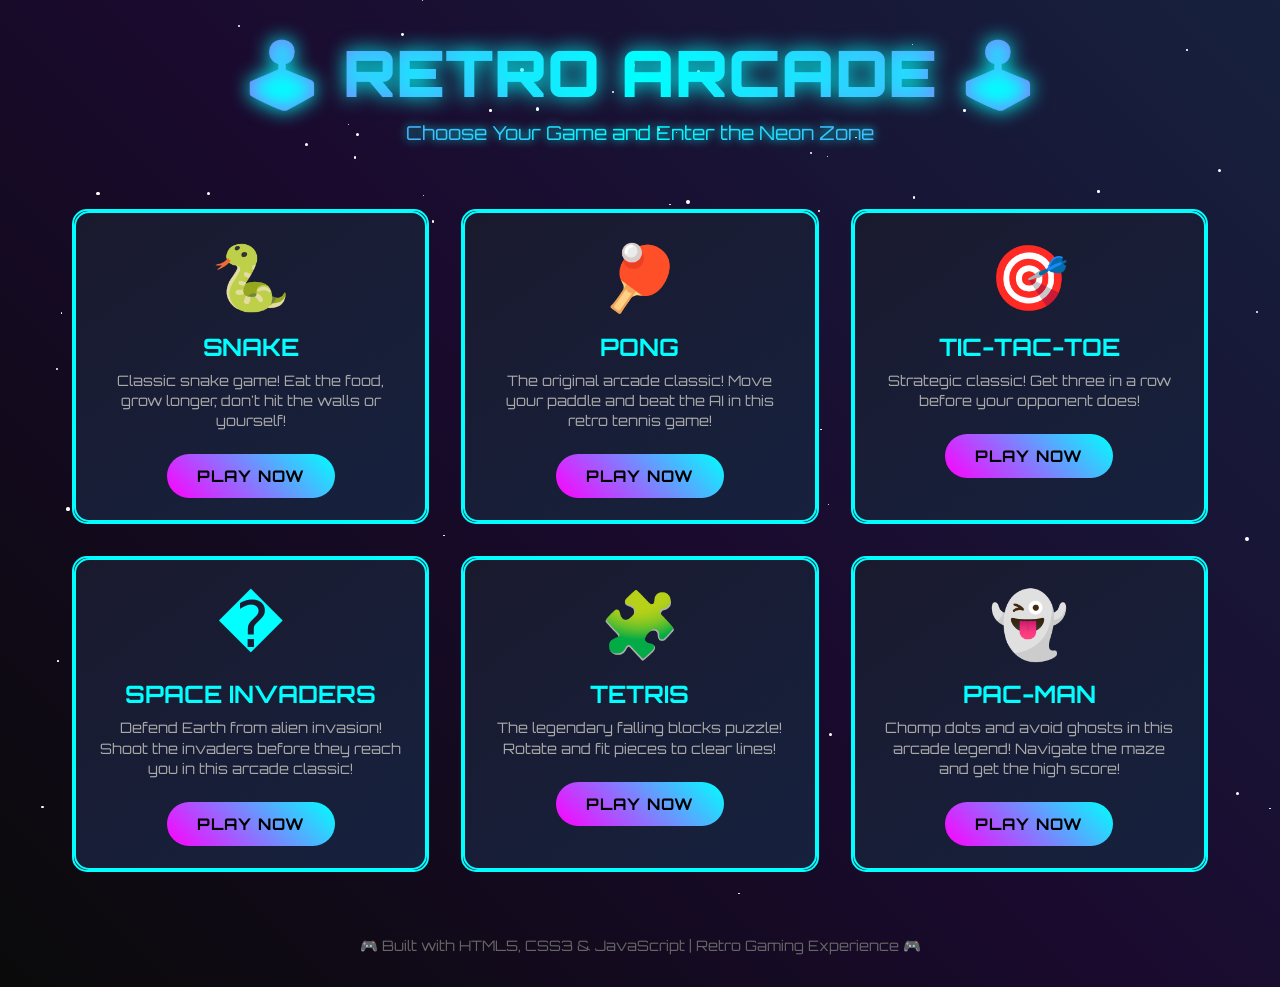
==== index.html @ a7c2f64b "audio integration, snakes revamped, tetris added, space invaders added" ====
<!DOCTYPE html>
<html lang="en">

<head>
    <meta charset="UTF-8">
    <meta name="viewport" content="width=device-width, initial-scale=1.0">
    <title>🕹️ RETRO ARCADE 🕹️</title>
    <style>
        @import url('https://fonts.googleapis.com/css2?family=Orbitron:wght@400;700;900&display=swap');

        * {
            margin: 0;
            padding: 0;
            box-sizing: border-box;
        }

        body {
            background: linear-gradient(45deg, #0a0a0a, #1a0a2e, #16213e);
            font-family: 'Orbitron', monospace;
            color: #00ffff;
            overflow-x: hidden;
            min-height: 100vh;
        }

        .stars {
            position: fixed;
            top: 0;
            left: 0;
            width: 100%;
            height: 100%;
            pointer-events: none;
            z-index: -1;
        }

        .star {
            position: absolute;
            background: #fff;
            border-radius: 50%;
            animation: twinkle 2s infinite;
        }

        @keyframes twinkle {

            0%,
            100% {
                opacity: 0.3;
            }

            50% {
                opacity: 1;
            }
        }

        .header {
            text-align: center;
            padding: 2rem 0;
            background: linear-gradient(90deg, #ff00ff, #00ffff, #ff00ff);
            -webkit-background-clip: text;
            -webkit-text-fill-color: transparent;
            background-clip: text;
            animation: glow 2s ease-in-out infinite alternate;
        }

        .header h1 {
            font-size: 4rem;
            font-weight: 900;
            text-shadow: 0 0 20px #00ffff;
            margin-bottom: 0.5rem;
        }

        .header p {
            font-size: 1.2rem;
            color: #00ffff;
            text-shadow: 0 0 10px #00ffff;
        }

        @keyframes glow {
            from {
                text-shadow: 0 0 20px #00ffff, 0 0 30px #00ffff, 0 0 40px #00ffff;
            }

            to {
                text-shadow: 0 0 30px #ff00ff, 0 0 40px #ff00ff, 0 0 50px #ff00ff;
            }
        }

        .game-grid {
            display: grid;
            grid-template-columns: repeat(auto-fit, minmax(300px, 1fr));
            gap: 2rem;
            padding: 2rem;
            max-width: 1200px;
            margin: 0 auto;
        }

        .game-card {
            background: linear-gradient(145deg, #1a1a2e, #16213e);
            border: 2px solid #00ffff;
            border-radius: 15px;
            padding: 1.5rem;
            text-align: center;
            transition: all 0.3s ease;
            position: relative;
            overflow: hidden;
        }

        .game-card::before {
            content: '';
            position: absolute;
            top: -50%;
            left: -50%;
            width: 200%;
            height: 200%;
            background: linear-gradient(45deg, transparent, rgba(0, 255, 255, 0.1), transparent);
            transform: rotate(45deg);
            transition: all 0.5s;
            opacity: 0;
        }

        .game-card:hover::before {
            animation: shine 0.5s ease-in-out;
        }

        @keyframes shine {
            0% {
                transform: translateX(-100%) translateY(-100%) rotate(45deg);
                opacity: 0;
            }

            50% {
                opacity: 1;
            }

            100% {
                transform: translateX(100%) translateY(100%) rotate(45deg);
                opacity: 0;
            }
        }

        .game-card:hover {
            transform: translateY(-10px) scale(1.05);
            border-color: #ff00ff;
            box-shadow: 0 10px 30px rgba(255, 0, 255, 0.3);
        }

        .game-icon {
            font-size: 4rem;
            margin-bottom: 1rem;
            display: block;
        }

        .game-title {
            font-size: 1.5rem;
            font-weight: 700;
            margin-bottom: 0.5rem;
            color: #00ffff;
        }

        .game-description {
            font-size: 0.9rem;
            color: #aaa;
            margin-bottom: 1.5rem;
            line-height: 1.4;
        }

        .play-button {
            background: linear-gradient(45deg, #ff00ff, #00ffff);
            border: none;
            color: #000;
            padding: 12px 30px;
            font-size: 1rem;
            font-weight: 700;
            border-radius: 25px;
            cursor: pointer;
            transition: all 0.3s ease;
            text-transform: uppercase;
            letter-spacing: 1px;
            font-family: 'Orbitron', monospace;
        }

        .play-button:hover {
            transform: scale(1.1);
            box-shadow: 0 5px 20px rgba(255, 0, 255, 0.5);
        }

        .footer {
            text-align: center;
            padding: 2rem;
            color: #666;
            font-size: 0.9rem;
        }

        .neon-border {
            position: relative;
        }

        .neon-border::after {
            content: '';
            position: absolute;
            top: 0;
            left: 0;
            right: 0;
            bottom: 0;
            border: 2px solid #00ffff;
            border-radius: 15px;
            animation: neon-pulse 2s infinite;
            pointer-events: none;
        }

        @keyframes neon-pulse {

            0%,
            100% {
                box-shadow: 0 0 5px #00ffff, 0 0 10px #00ffff, 0 0 15px #00ffff;
                opacity: 1;
            }

            50% {
                box-shadow: 0 0 10px #ff00ff, 0 0 20px #ff00ff, 0 0 30px #ff00ff;
                opacity: 0.8;
            }
        }

        @media (max-width: 768px) {
            .header h1 {
                font-size: 2.5rem;
            }

            .game-grid {
                grid-template-columns: 1fr;
                padding: 1rem;
            }

            .game-card {
                padding: 1rem;
            }
        }
    </style>
</head>

<body>
    <div class="stars" id="stars"></div>

    <header class="header">
        <h1>🕹️ RETRO ARCADE 🕹️</h1>
        <p>Choose Your Game and Enter the Neon Zone</p>
    </header>

    <main class="game-grid">
        <div class="game-card neon-border">
            <span class="game-icon">🐍</span>
            <h2 class="game-title">SNAKE</h2>
            <p class="game-description">Classic snake game! Eat the food, grow longer, don't hit the walls or yourself!
            </p>
            <button class="play-button" onclick="playGame('snakes.html')">PLAY NOW</button>
        </div>

        <div class="game-card neon-border">
            <span class="game-icon">🏓</span>
            <h2 class="game-title">PONG</h2>
            <p class="game-description">The original arcade classic! Move your paddle and beat the AI in this retro
                tennis game!</p>
            <button class="play-button" onclick="playGame('pong.html')">PLAY NOW</button>
        </div>

        <div class="game-card neon-border">
            <span class="game-icon">🎯</span>
            <h2 class="game-title">TIC-TAC-TOE</h2>
            <p class="game-description">Strategic classic! Get three in a row before your opponent does!</p>
            <button class="play-button" onclick="playGame('ttt.html')">PLAY NOW</button>
        </div>

        <div class="game-card neon-border">
            <span class="game-icon">�</span>
            <h2 class="game-title">SPACE INVADERS</h2>
            <p class="game-description">Defend Earth from alien invasion! Shoot the invaders before they reach you in
                this arcade classic!</p>
            <button class="play-button" onclick="playGame('spaceinvaders.html')">PLAY NOW</button>
        </div>

        <div class="game-card neon-border">
            <span class="game-icon">🧩</span>
            <h2 class="game-title">TETRIS</h2>
            <p class="game-description">The legendary falling blocks puzzle! Rotate and fit pieces to clear lines!</p>
            <button class="play-button" onclick="playGame('tetris.html')">PLAY NOW</button>
        </div>

        <div class="game-card neon-border">
            <span class="game-icon">👻</span>
            <h2 class="game-title">PAC-MAN</h2>
            <p class="game-description">Chomp dots and avoid ghosts in this arcade legend! Navigate the maze and get the
                high score!</p>
            <button class="play-button" onclick="playGame('pacman.html')">PLAY NOW</button>
        </div>
    </main>

    <footer class="footer">
        <p>🎮 Built with HTML5, CSS3 & JavaScript | Retro Gaming Experience 🎮</p>
    </footer>

    <script>
        // Create animated stars background
        function createStars() {
            const starsContainer = document.getElementById('stars');
            const numberOfStars = 100;

            for (let i = 0; i < numberOfStars; i++) {
                const star = document.createElement('div');
                star.className = 'star';
                star.style.left = Math.random() * 100 + '%';
                star.style.top = Math.random() * 100 + '%';
                star.style.width = Math.random() * 3 + 1 + 'px';
                star.style.height = star.style.width;
                star.style.animationDelay = Math.random() * 2 + 's';
                starsContainer.appendChild(star);
            }
        }

        // Play game function
        function playGame(gameFile) {
            // Add click effect
            event.target.style.transform = 'scale(0.95)';
            setTimeout(() => {
                event.target.style.transform = 'scale(1.1)';
            }, 100);

            // Navigate to game
            setTimeout(() => {
                window.location.href = gameFile;
            }, 200);
        }

        // Add keyboard navigation
        document.addEventListener('keydown', (e) => {
            const cards = document.querySelectorAll('.game-card');
            const buttons = document.querySelectorAll('.play-button');

            if (e.key >= '1' && e.key <= '6') {
                const index = parseInt(e.key) - 1;
                if (buttons[index]) {
                    buttons[index].click();
                }
            }
        });

        // Initialize
        createStars();

        // Add some interactive effects
        document.querySelectorAll('.game-card').forEach(card => {
            card.addEventListener('mouseenter', () => {
                card.style.transform = 'translateY(-10px) scale(1.05)';
            });

            card.addEventListener('mouseleave', () => {
                card.style.transform = 'translateY(0) scale(1)';
            });
        });
    </script>
</body>

</html>
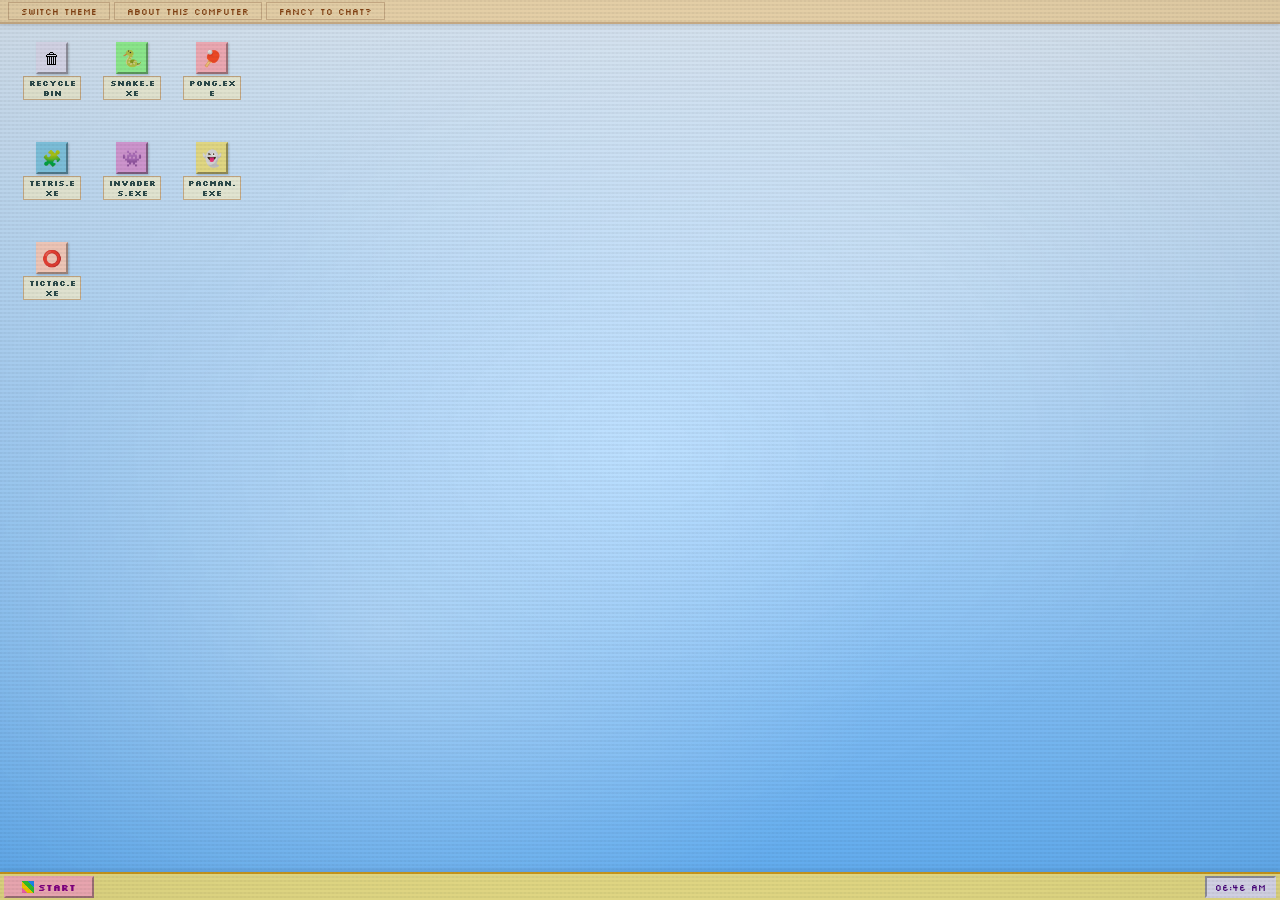
==== commit b0991129: "ui overhaul" ====
--- a/index.html
+++ b/index.html
@@ -4,9 +4,9 @@
 <head>
     <meta charset="UTF-8">
     <meta name="viewport" content="width=device-width, initial-scale=1.0">
-    <title>🕹️ RETRO ARCADE 🕹️</title>
+    <title>Arcadeium - Retro Desktop</title>
     <style>
-        @import url('https://fonts.googleapis.com/css2?family=Orbitron:wght@400;700;900&display=swap');
+        @import url('https://fonts.googleapis.com/css2?family=Silkscreen:wght@400;700&family=Press+Start+2P&display=swap');
 
         * {
             margin: 0;
@@ -15,346 +15,417 @@
         }
 
         body {
-            background: linear-gradient(45deg, #0a0a0a, #1a0a2e, #16213e);
-            font-family: 'Orbitron', monospace;
-            color: #00ffff;
-            overflow-x: hidden;
-            min-height: 100vh;
-        }
-
-        .stars {
+            font-family: 'Silkscreen', 'Press Start 2P', monospace;
+            font-size: 11px;
+            background: 
+                linear-gradient(180deg, 
+                    #e6f3ff 0%, 
+                    #cce7ff 20%, 
+                    #b3dbff 40%, 
+                    #99cfff 60%, 
+                    #80c3ff 80%, 
+                    #66b7ff 100%
+                );
+            height: 100vh;
+            overflow: hidden;
+            cursor: default;
+            user-select: none;
+            image-rendering: pixelated;
+            image-rendering: -moz-crisp-edges;
+            image-rendering: crisp-edges;
+        }
+
+        /* CRT Effect Overlay */
+        body::before {
+            content: '';
             position: fixed;
             top: 0;
             left: 0;
             width: 100%;
             height: 100%;
+            background: 
+                repeating-linear-gradient(
+                    0deg,
+                    transparent,
+                    transparent 2px,
+                    rgba(0, 0, 0, 0.03) 2px,
+                    rgba(0, 0, 0, 0.03) 4px
+                ),
+                radial-gradient(ellipse at center, transparent 0%, rgba(0, 0, 0, 0.1) 100%);
             pointer-events: none;
-            z-index: -1;
-        }
-
-        .star {
-            position: absolute;
-            background: #fff;
-            border-radius: 50%;
-            animation: twinkle 2s infinite;
-        }
-
-        @keyframes twinkle {
-
-            0%,
-            100% {
-                opacity: 0.3;
-            }
-
-            50% {
-                opacity: 1;
-            }
-        }
-
-        .header {
-            text-align: center;
-            padding: 2rem 0;
-            background: linear-gradient(90deg, #ff00ff, #00ffff, #ff00ff);
-            -webkit-background-clip: text;
-            -webkit-text-fill-color: transparent;
-            background-clip: text;
-            animation: glow 2s ease-in-out infinite alternate;
-        }
-
-        .header h1 {
-            font-size: 4rem;
-            font-weight: 900;
-            text-shadow: 0 0 20px #00ffff;
-            margin-bottom: 0.5rem;
-        }
-
-        .header p {
-            font-size: 1.2rem;
-            color: #00ffff;
-            text-shadow: 0 0 10px #00ffff;
-        }
-
-        @keyframes glow {
-            from {
-                text-shadow: 0 0 20px #00ffff, 0 0 30px #00ffff, 0 0 40px #00ffff;
-            }
-
-            to {
-                text-shadow: 0 0 30px #ff00ff, 0 0 40px #ff00ff, 0 0 50px #ff00ff;
-            }
-        }
-
-        .game-grid {
-            display: grid;
-            grid-template-columns: repeat(auto-fit, minmax(300px, 1fr));
-            gap: 2rem;
-            padding: 2rem;
-            max-width: 1200px;
-            margin: 0 auto;
-        }
-
-        .game-card {
-            background: linear-gradient(145deg, #1a1a2e, #16213e);
-            border: 2px solid #00ffff;
-            border-radius: 15px;
-            padding: 1.5rem;
-            text-align: center;
-            transition: all 0.3s ease;
+            z-index: 9999;
+        }
+
+        /* Subtle noise texture */
+        body::after {
+            content: '';
+            position: fixed;
+            top: 0;
+            left: 0;
+            width: 100%;
+            height: 100%;
+            opacity: 0.02;
+            background-image: 
+                radial-gradient(circle at 25% 25%, #000 1px, transparent 1px),
+                radial-gradient(circle at 75% 75%, #000 1px, transparent 1px);
+            background-size: 4px 4px;
+            background-position: 0 0, 2px 2px;
+            pointer-events: none;
+            z-index: 9998;
+        }
+
+        .desktop {
             position: relative;
-            overflow: hidden;
-        }
-
-        .game-card::before {
-            content: '';
-            position: absolute;
-            top: -50%;
-            left: -50%;
-            width: 200%;
-            height: 200%;
-            background: linear-gradient(45deg, transparent, rgba(0, 255, 255, 0.1), transparent);
-            transform: rotate(45deg);
-            transition: all 0.5s;
-            opacity: 0;
-        }
-
-        .game-card:hover::before {
-            animation: shine 0.5s ease-in-out;
-        }
-
-        @keyframes shine {
-            0% {
-                transform: translateX(-100%) translateY(-100%) rotate(45deg);
-                opacity: 0;
-            }
-
-            50% {
-                opacity: 1;
-            }
-
-            100% {
-                transform: translateX(100%) translateY(100%) rotate(45deg);
-                opacity: 0;
-            }
-        }
-
-        .game-card:hover {
-            transform: translateY(-10px) scale(1.05);
-            border-color: #ff00ff;
-            box-shadow: 0 10px 30px rgba(255, 0, 255, 0.3);
-        }
-
-        .game-icon {
-            font-size: 4rem;
-            margin-bottom: 1rem;
-            display: block;
-        }
-
-        .game-title {
-            font-size: 1.5rem;
-            font-weight: 700;
-            margin-bottom: 0.5rem;
-            color: #00ffff;
-        }
-
-        .game-description {
-            font-size: 0.9rem;
-            color: #aaa;
-            margin-bottom: 1.5rem;
-            line-height: 1.4;
-        }
-
-        .play-button {
-            background: linear-gradient(45deg, #ff00ff, #00ffff);
-            border: none;
-            color: #000;
-            padding: 12px 30px;
-            font-size: 1rem;
-            font-weight: 700;
-            border-radius: 25px;
-            cursor: pointer;
-            transition: all 0.3s ease;
-            text-transform: uppercase;
-            letter-spacing: 1px;
-            font-family: 'Orbitron', monospace;
-        }
-
-        .play-button:hover {
-            transform: scale(1.1);
-            box-shadow: 0 5px 20px rgba(255, 0, 255, 0.5);
-        }
-
-        .footer {
-            text-align: center;
-            padding: 2rem;
-            color: #666;
-            font-size: 0.9rem;
-        }
-
-        .neon-border {
-            position: relative;
-        }
-
-        .neon-border::after {
-            content: '';
-            position: absolute;
+            width: 100%;
+            height: 100vh;
+            background-image: 
+                radial-gradient(ellipse at 30% 70%, rgba(255, 255, 255, 0.3) 0%, transparent 40%),
+                radial-gradient(ellipse at 70% 30%, rgba(255, 255, 255, 0.2) 0%, transparent 50%),
+                radial-gradient(ellipse at 50% 50%, rgba(255, 255, 255, 0.1) 0%, transparent 60%);
+            filter: blur(0.5px);
+        }
+
+        /* Top Menu Bar */
+        .menu-bar {
+            position: fixed;
             top: 0;
             left: 0;
             right: 0;
+            height: 24px;
+            background: #f5deb3;
+            border-bottom: 2px solid #d2b48c;
+            display: flex;
+            align-items: center;
+            padding: 0 8px;
+            z-index: 1001;
+            box-shadow: 0 2px 4px rgba(0, 0, 0, 0.1);
+        }
+
+        .menu-button {
+            height: 18px;
+            padding: 0 12px;
+            background: #f5deb3;
+            border: 1px solid #d2b48c;
+            font-family: 'Silkscreen', monospace;
+            font-size: 9px;
+            cursor: pointer;
+            display: flex;
+            align-items: center;
+            margin-right: 4px;
+            color: #8b4513;
+        }
+
+        .menu-button:hover {
+            background: #faebd7;
+            border: 1px solid #cd853f;
+        }
+
+        .menu-button:active {
+            background: #deb887;
+        }
+
+        .taskbar {
+            position: fixed;
             bottom: 0;
-            border: 2px solid #00ffff;
-            border-radius: 15px;
-            animation: neon-pulse 2s infinite;
-            pointer-events: none;
-        }
-
-        @keyframes neon-pulse {
-
-            0%,
-            100% {
-                box-shadow: 0 0 5px #00ffff, 0 0 10px #00ffff, 0 0 15px #00ffff;
-                opacity: 1;
+            left: 0;
+            right: 0;
+            height: 28px;
+            background: #f0e68c;
+            border-top: 2px solid #daa520;
+            display: flex;
+            align-items: center;
+            padding: 0 4px;
+            z-index: 1000;
+            box-shadow: 0 -2px 4px rgba(0, 0, 0, 0.1);
+        }
+
+        .start-button {
+            height: 22px;
+            padding: 0 16px;
+            background: #ffb6c1;
+            border: 2px outset #ffb6c1;
+            font-family: 'Silkscreen', monospace;
+            font-size: 9px;
+            font-weight: bold;
+            cursor: pointer;
+            display: flex;
+            align-items: center;
+            gap: 4px;
+            color: #8b008b;
+        }
+
+        .start-button:active {
+            border: 2px inset #ffb6c1;
+        }
+
+        .start-icon {
+            width: 12px;
+            height: 12px;
+            background: 
+                linear-gradient(45deg, 
+                    #ff69b4 0%, #ff69b4 25%, 
+                    #ffd700 25%, #ffd700 50%, 
+                    #32cd32 50%, #32cd32 75%, 
+                    #1e90ff 75%, #1e90ff 100%
+                );
+            image-rendering: pixelated;
+        }
+
+        .clock {
+            margin-left: auto;
+            padding: 0 8px;
+            height: 22px;
+            background: #e6e6fa;
+            border: 2px inset #e6e6fa;
+            display: flex;
+            align-items: center;
+            font-size: 9px;
+            font-family: 'Silkscreen', monospace;
+            color: #4b0082;
+        }
+
+        .desktop-icon {
+            position: absolute;
+            width: 64px;
+            height: 84px;
+            display: flex;
+            flex-direction: column;
+            align-items: center;
+            cursor: pointer;
+            padding: 2px;
+            image-rendering: pixelated;
+        }
+
+        .desktop-icon:hover {
+            background-color: rgba(173, 216, 230, 0.3);
+            border: 1px dotted #4169e1;
+        }
+
+        .desktop-icon.selected {
+            background-color: rgba(173, 216, 230, 0.6);
+            border: 1px dotted #4169e1;
+        }
+
+        .icon-image {
+            width: 32px;
+            height: 32px;
+            margin-bottom: 2px;
+            background: #f5f5dc;
+            border: 2px outset #f5f5dc;
+            display: flex;
+            align-items: center;
+            justify-content: center;
+            font-size: 16px;
+            image-rendering: pixelated;
+            box-shadow: 1px 1px 2px rgba(0, 0, 0, 0.2);
+        }
+
+        .icon-label {
+            background: rgba(245, 245, 220, 0.9);
+            color: #2f4f4f;
+            font-size: 8px;
+            text-align: center;
+            line-height: 10px;
+            word-wrap: break-word;
+            max-width: 58px;
+            padding: 1px 2px;
+            border: 1px solid #d2b48c;
+            font-family: 'Silkscreen', monospace;
+            font-weight: bold;
+        }
+
+        .recycle-bin {
+            top: 40px;
+            left: 20px;
+        }
+
+        .recycle-bin .icon-image {
+            background: #e6e6fa;
+            border: 2px outset #e6e6fa;
+        }
+
+        /* Game Icons Positioning */
+        .snake-icon { top: 40px; left: 100px; }
+        .pong-icon { top: 40px; left: 180px; }
+        .tetris-icon { top: 140px; left: 20px; }
+        .spaceinvaders-icon { top: 140px; left: 100px; }
+        .pacman-icon { top: 140px; left: 180px; }
+        .ttt-icon { top: 240px; left: 20px; }
+
+        /* Game-specific icon colors - muted pastels */
+        .snake-icon .icon-image { 
+            background: #98fb98;
+            border: 2px outset #98fb98;
+        }
+        .pong-icon .icon-image { 
+            background: #ffb6c1;
+            border: 2px outset #ffb6c1;
+        }
+        .tetris-icon .icon-image { 
+            background: #87ceeb;
+            border: 2px outset #87ceeb;
+        }
+        .spaceinvaders-icon .icon-image { 
+            background: #dda0dd;
+            border: 2px outset #dda0dd;
+        }
+        .pacman-icon .icon-image { 
+            background: #f0e68c;
+            border: 2px outset #f0e68c;
+        }
+        .ttt-icon .icon-image { 
+            background: #ffd4c4;
+            border: 2px outset #ffd4c4;
+        }
+
+        @media (max-width: 768px) {
+            .desktop-icon {
+                width: 56px;
+                height: 70px;
             }
-
-            50% {
-                box-shadow: 0 0 10px #ff00ff, 0 0 20px #ff00ff, 0 0 30px #ff00ff;
-                opacity: 0.8;
+            
+            .icon-image {
+                width: 28px;
+                height: 28px;
+                font-size: 16px;
             }
-        }
-
-        @media (max-width: 768px) {
-            .header h1 {
-                font-size: 2.5rem;
-            }
-
-            .game-grid {
-                grid-template-columns: 1fr;
-                padding: 1rem;
-            }
-
-            .game-card {
-                padding: 1rem;
+            
+            .icon-label {
+                font-size: 10px;
+                max-width: 52px;
             }
         }
     </style>
 </head>
 
 <body>
-    <div class="stars" id="stars"></div>
-
-    <header class="header">
-        <h1>🕹️ RETRO ARCADE 🕹️</h1>
-        <p>Choose Your Game and Enter the Neon Zone</p>
-    </header>
-
-    <main class="game-grid">
-        <div class="game-card neon-border">
-            <span class="game-icon">🐍</span>
-            <h2 class="game-title">SNAKE</h2>
-            <p class="game-description">Classic snake game! Eat the food, grow longer, don't hit the walls or yourself!
-            </p>
-            <button class="play-button" onclick="playGame('snakes.html')">PLAY NOW</button>
-        </div>
-
-        <div class="game-card neon-border">
-            <span class="game-icon">🏓</span>
-            <h2 class="game-title">PONG</h2>
-            <p class="game-description">The original arcade classic! Move your paddle and beat the AI in this retro
-                tennis game!</p>
-            <button class="play-button" onclick="playGame('pong.html')">PLAY NOW</button>
-        </div>
-
-        <div class="game-card neon-border">
-            <span class="game-icon">🎯</span>
-            <h2 class="game-title">TIC-TAC-TOE</h2>
-            <p class="game-description">Strategic classic! Get three in a row before your opponent does!</p>
-            <button class="play-button" onclick="playGame('ttt.html')">PLAY NOW</button>
-        </div>
-
-        <div class="game-card neon-border">
-            <span class="game-icon">�</span>
-            <h2 class="game-title">SPACE INVADERS</h2>
-            <p class="game-description">Defend Earth from alien invasion! Shoot the invaders before they reach you in
-                this arcade classic!</p>
-            <button class="play-button" onclick="playGame('spaceinvaders.html')">PLAY NOW</button>
-        </div>
-
-        <div class="game-card neon-border">
-            <span class="game-icon">🧩</span>
-            <h2 class="game-title">TETRIS</h2>
-            <p class="game-description">The legendary falling blocks puzzle! Rotate and fit pieces to clear lines!</p>
-            <button class="play-button" onclick="playGame('tetris.html')">PLAY NOW</button>
-        </div>
-
-        <div class="game-card neon-border">
-            <span class="game-icon">👻</span>
-            <h2 class="game-title">PAC-MAN</h2>
-            <p class="game-description">Chomp dots and avoid ghosts in this arcade legend! Navigate the maze and get the
-                high score!</p>
-            <button class="play-button" onclick="playGame('pacman.html')">PLAY NOW</button>
-        </div>
-    </main>
-
-    <footer class="footer">
-        <p>🎮 Built with HTML5, CSS3 & JavaScript | Retro Gaming Experience 🎮</p>
-    </footer>
+    <!-- Top Menu Bar -->
+    <div class="menu-bar">
+        <div class="menu-button" onclick="switchTheme()">Switch Theme</div>
+        <div class="menu-button" onclick="aboutComputer()">About this Computer</div>
+        <div class="menu-button" onclick="fancyChat()">Fancy to Chat?</div>
+    </div>
+
+    <div class="desktop">
+        <!-- Recycle Bin -->
+        <div class="desktop-icon recycle-bin" onclick="selectIcon(this)">
+            <div class="icon-image">🗑</div>
+            <div class="icon-label">Recycle Bin</div>
+        </div>
+
+        <!-- Game Icons -->
+        <div class="desktop-icon snake-icon" onclick="selectIcon(this)" ondblclick="playGame('snakes.html')">
+            <div class="icon-image">🐍</div>
+            <div class="icon-label">Snake.exe</div>
+        </div>
+
+        <div class="desktop-icon pong-icon" onclick="selectIcon(this)" ondblclick="playGame('pong.html')">
+            <div class="icon-image">🏓</div>
+            <div class="icon-label">Pong.exe</div>
+        </div>
+
+        <div class="desktop-icon tetris-icon" onclick="selectIcon(this)" ondblclick="playGame('tetris.html')">
+            <div class="icon-image">🧩</div>
+            <div class="icon-label">Tetris.exe</div>
+        </div>
+
+        <div class="desktop-icon spaceinvaders-icon" onclick="selectIcon(this)" ondblclick="playGame('spaceinvaders.html')">
+            <div class="icon-image">👾</div>
+            <div class="icon-label">Invaders.exe</div>
+        </div>
+
+        <div class="desktop-icon pacman-icon" onclick="selectIcon(this)" ondblclick="playGame('pacman.html')">
+            <div class="icon-image">👻</div>
+            <div class="icon-label">PacMan.exe</div>
+        </div>
+
+        <div class="desktop-icon ttt-icon" onclick="selectIcon(this)" ondblclick="playGame('ttt.html')">
+            <div class="icon-image">⭕</div>
+            <div class="icon-label">TicTac.exe</div>
+        </div>
+    </div>
+
+    <!-- Taskbar -->
+    <div class="taskbar">
+        <div class="start-button" onclick="showStartMenu()">
+            <div class="start-icon"></div>
+            Start
+        </div>
+        <div class="clock" id="clock">12:00 PM</div>
+    </div>
 
     <script>
-        // Create animated stars background
-        function createStars() {
-            const starsContainer = document.getElementById('stars');
-            const numberOfStars = 100;
-
-            for (let i = 0; i < numberOfStars; i++) {
-                const star = document.createElement('div');
-                star.className = 'star';
-                star.style.left = Math.random() * 100 + '%';
-                star.style.top = Math.random() * 100 + '%';
-                star.style.width = Math.random() * 3 + 1 + 'px';
-                star.style.height = star.style.width;
-                star.style.animationDelay = Math.random() * 2 + 's';
-                starsContainer.appendChild(star);
-            }
+        let selectedIcon = null;
+
+        // Update clock
+        function updateClock() {
+            const now = new Date();
+            const timeString = now.toLocaleTimeString([], {hour: '2-digit', minute:'2-digit'});
+            document.getElementById('clock').textContent = timeString;
+        }
+
+        // Select icon function
+        function selectIcon(icon) {
+            // Remove selection from all icons
+            document.querySelectorAll('.desktop-icon').forEach(i => i.classList.remove('selected'));
+            
+            // Select clicked icon
+            icon.classList.add('selected');
+            selectedIcon = icon;
         }
 
         // Play game function
         function playGame(gameFile) {
-            // Add click effect
-            event.target.style.transform = 'scale(0.95)';
-            setTimeout(() => {
-                event.target.style.transform = 'scale(1.1)';
-            }, 100);
-
-            // Navigate to game
-            setTimeout(() => {
-                window.location.href = gameFile;
-            }, 200);
-        }
-
-        // Add keyboard navigation
+            window.location.href = gameFile;
+        }
+
+        // Menu functions
+        function showStartMenu() {
+            alert('🖥️ Arcadeium OS v2.1\n\nWelcome to your retro gaming desktop!\n\nDouble-click any .exe file to launch.\n\nInstalled Programs:\n• Snake.exe\n• Pong.exe\n• Tetris.exe\n• Invaders.exe\n• PacMan.exe\n• TicTac.exe');
+        }
+
+        function switchTheme() {
+            alert('🎨 Theme Manager\n\nCurrent: Cloudy Sky\n\nAvailable themes:\n• Cloudy Sky (Active)\n• Sunset Dreams\n• Ocean Breeze\n\nFeature coming soon!');
+        }
+
+        function aboutComputer() {
+            alert('💻 About Arcadeium Computer\n\nArcadeium OS v2.1\nRetro Gaming Edition\n\nProcessor: Nostalgia-486\nMemory: 640KB ought to be enough\nGraphics: 16-color VGA\nSound: PC Speaker Beeps\n\nBuilt with love for retro gaming! 🕹️');
+        }
+
+        function fancyChat() {
+            alert('💬 Retro Chat v1.0\n\nWelcome to the information superhighway!\n\n📞 Dial-up connection required\n🌐 Connect to bulletin boards\n💾 Download the latest shareware\n\nFeature coming soon to Arcadeium!');
+        }
+
+        // Desktop click handler
+        document.querySelector('.desktop').addEventListener('click', (e) => {
+            if (e.target.classList.contains('desktop') || e.target.classList.contains('desktop')) {
+                // Clicked on empty desktop space
+                document.querySelectorAll('.desktop-icon').forEach(i => i.classList.remove('selected'));
+                selectedIcon = null;
+            }
+        });
+
+        // Keyboard shortcuts
         document.addEventListener('keydown', (e) => {
-            const cards = document.querySelectorAll('.game-card');
-            const buttons = document.querySelectorAll('.play-button');
-
-            if (e.key >= '1' && e.key <= '6') {
-                const index = parseInt(e.key) - 1;
-                if (buttons[index]) {
-                    buttons[index].click();
+            if (e.key === 'Enter' && selectedIcon) {
+                // Enter key on selected icon
+                const gameFile = selectedIcon.getAttribute('onclick');
+                if (gameFile && gameFile.includes('.html')) {
+                    const match = gameFile.match(/'([^']+\.html)'/);
+                    if (match) {
+                        playGame(match[1]);
+                    }
                 }
             }
         });
 
         // Initialize
-        createStars();
-
-        // Add some interactive effects
-        document.querySelectorAll('.game-card').forEach(card => {
-            card.addEventListener('mouseenter', () => {
-                card.style.transform = 'translateY(-10px) scale(1.05)';
-            });
-
-            card.addEventListener('mouseleave', () => {
-                card.style.transform = 'translateY(0) scale(1)';
-            });
+        updateClock();
+        setInterval(updateClock, 1000);
+
+        // Prevent context menu on desktop
+        document.addEventListener('contextmenu', (e) => {
+            e.preventDefault();
         });
     </script>
 </body>
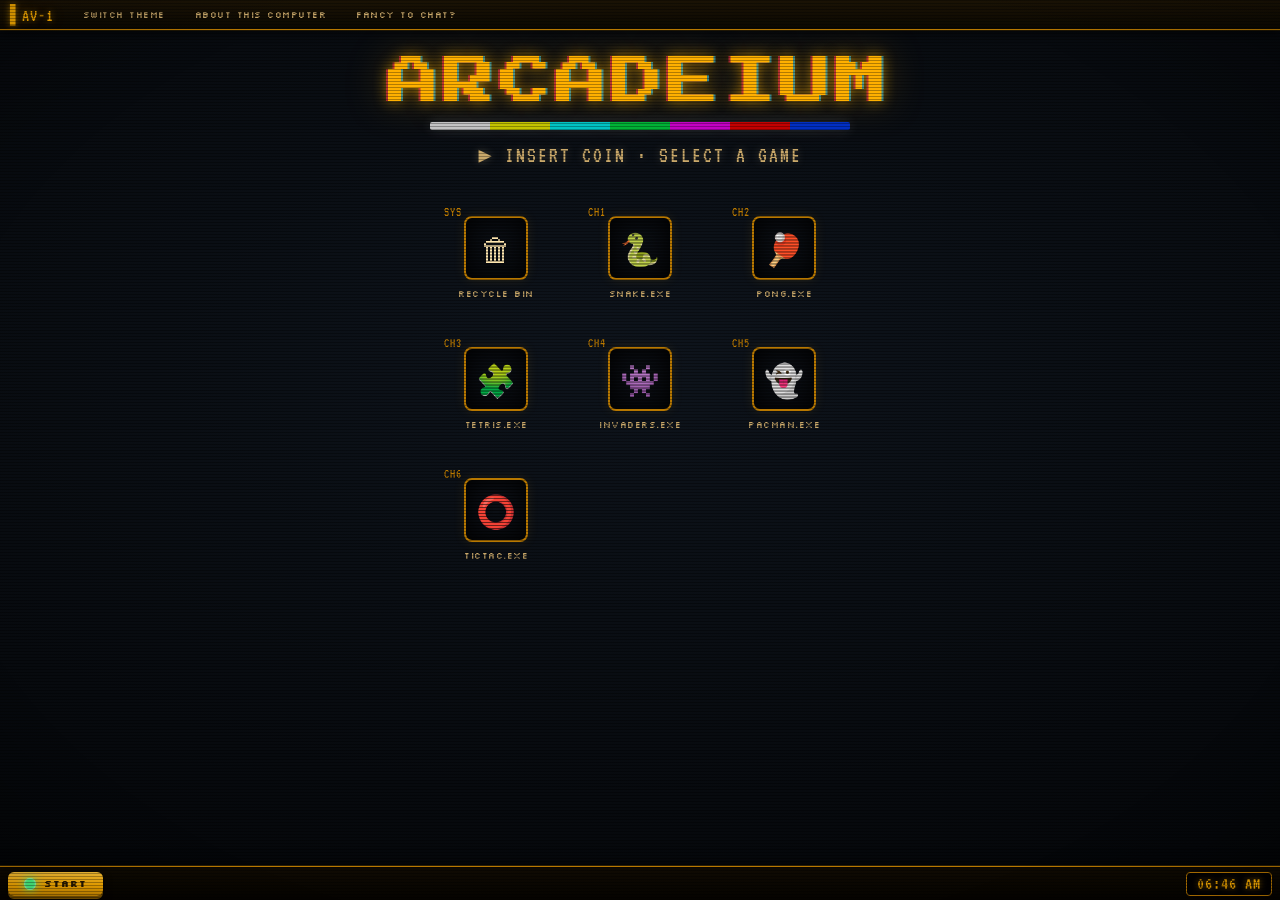
==== commit dbe41357: "Add files via upload" ====
--- a/index.html
+++ b/index.html
@@ -6,7 +6,23 @@
     <meta name="viewport" content="width=device-width, initial-scale=1.0">
     <title>Arcadeium - Retro Desktop</title>
     <style>
-        @import url('https://fonts.googleapis.com/css2?family=Silkscreen:wght@400;700&family=Press+Start+2P&display=swap');
+        @import url('https://fonts.googleapis.com/css2?family=Press+Start+2P&family=Silkscreen:wght@400;700&family=VT323&display=swap');
+
+        :root {
+            --tube:      #07090d;
+            --tube-2:    #0c1016;
+            --amber:     #ffb000;
+            --amber-dim: #b87800;
+            --ink:       #ffe7b0;
+            --ink-dim:   #c9a86a;
+            --green:     #4dff88;
+            --line:      rgba(255, 176, 0, 0.22);
+            --bars: linear-gradient(90deg,
+                #d6d6d6 0 14.28%, #d6d600 14.28% 28.56%, #00d6d6 28.56% 42.84%,
+                #00c33a 42.84% 57.12%, #d600d6 57.12% 71.4%, #d60000 71.4% 85.68%,
+                #0033d6 85.68% 100%);
+            --glow-amber: 0 0 6px rgba(255,176,0,.55), 0 0 18px rgba(255,176,0,.25);
+        }
 
         * {
             margin: 0;
@@ -15,286 +31,459 @@
         }
 
         body {
-            font-family: 'Silkscreen', 'Press Start 2P', monospace;
-            font-size: 11px;
-            background: 
-                linear-gradient(180deg, 
-                    #e6f3ff 0%, 
-                    #cce7ff 20%, 
-                    #b3dbff 40%, 
-                    #99cfff 60%, 
-                    #80c3ff 80%, 
-                    #66b7ff 100%
-                );
+            font-family: 'Silkscreen', monospace;
+            font-size: 12px;
+            color: var(--ink);
             height: 100vh;
             overflow: hidden;
             cursor: default;
             user-select: none;
             image-rendering: pixelated;
-            image-rendering: -moz-crisp-edges;
-            image-rendering: crisp-edges;
-        }
-
-        /* CRT Effect Overlay */
+            background:
+                radial-gradient(ellipse 120% 90% at 50% 40%, #0e141c 0%, #05070a 70%, #000 100%);
+        }
+
+        /* Global CRT glass: scanlines + curvature vignette */
         body::before {
             content: '';
             position: fixed;
-            top: 0;
-            left: 0;
-            width: 100%;
-            height: 100%;
-            background: 
-                repeating-linear-gradient(
-                    0deg,
-                    transparent,
-                    transparent 2px,
-                    rgba(0, 0, 0, 0.03) 2px,
-                    rgba(0, 0, 0, 0.03) 4px
-                ),
-                radial-gradient(ellipse at center, transparent 0%, rgba(0, 0, 0, 0.1) 100%);
+            inset: 0;
             pointer-events: none;
-            z-index: 9999;
-        }
-
-        /* Subtle noise texture */
+            z-index: 9998;
+            background:
+                repeating-linear-gradient(0deg,
+                    transparent 0 2px, rgba(0,0,0,0.30) 2px 3px),
+                radial-gradient(ellipse 100% 100% at 50% 50%,
+                    transparent 55%, rgba(0,0,0,0.6) 100%);
+            background-size: 100% 3px, 100% 100%;
+            animation: crt-flicker 5s steps(60) infinite;
+        }
+
+        /* One-shot power-on sweep */
         body::after {
             content: '';
             position: fixed;
-            top: 0;
-            left: 0;
-            width: 100%;
-            height: 100%;
-            opacity: 0.02;
-            background-image: 
-                radial-gradient(circle at 25% 25%, #000 1px, transparent 1px),
-                radial-gradient(circle at 75% 75%, #000 1px, transparent 1px);
-            background-size: 4px 4px;
-            background-position: 0 0, 2px 2px;
+            inset: 0;
             pointer-events: none;
-            z-index: 9998;
-        }
-
+            z-index: 9999;
+            background: #fff;
+            transform-origin: center;
+            animation: crt-on 1100ms ease-out 1 both;
+        }
+
+        @keyframes crt-on {
+            0%   { opacity: 1; transform: scaleY(0.004) scaleX(1.2); filter: brightness(3); }
+            9%   { opacity: 1; transform: scaleY(0.01)  scaleX(1.1); }
+            16%  { opacity: .9; transform: scaleY(1)    scaleX(1);   filter: brightness(2); }
+            22%  { opacity: .35; }
+            30%  { opacity: .7; }
+            45%  { opacity: .12; }
+            100% { opacity: 0; transform: scaleY(1) scaleX(1); filter: brightness(1); }
+        }
+
+        @keyframes crt-flicker {
+            0%,100% { opacity: 1; }
+            97%     { opacity: 1; }
+            98%     { opacity: .82; }
+            99%     { opacity: .94; }
+        }
+
+        /* ---- Top OSD bar ---- */
+        .menu-bar {
+            position: fixed;
+            top: 0; left: 0; right: 0;
+            height: 30px;
+            background: linear-gradient(180deg, #1b1305 0%, #0b0801 100%);
+            border-bottom: 1px solid var(--amber-dim);
+            box-shadow: 0 1px 0 rgba(255,176,0,.15), 0 3px 10px rgba(0,0,0,.6);
+            display: flex;
+            align-items: center;
+            gap: 4px;
+            padding: 0 10px;
+            z-index: 1001;
+            overflow: hidden;       /* OSD labels never push past the bezel */
+        }
+        .menu-bar::before {
+            content: '▌AV-1';
+            font-family: 'VT323', monospace;
+            font-size: 18px;
+            color: var(--amber);
+            text-shadow: var(--glow-amber);
+            margin-right: 12px;
+            letter-spacing: 1px;
+        }
+
+        .menu-button {
+            height: 20px;
+            padding: 0 12px;
+            background: transparent;
+            border: 1px solid transparent;
+            color: var(--ink-dim);
+            font-family: 'Silkscreen', monospace;
+            font-size: 9px;
+            text-transform: uppercase;
+            letter-spacing: .5px;
+            cursor: pointer;
+            display: flex;
+            align-items: center;
+            transition: color .12s, border-color .12s, text-shadow .12s;
+        }
+        .menu-button:hover {
+            color: var(--amber);
+            border-color: var(--line);
+            text-shadow: var(--glow-amber);
+        }
+        .menu-button:active { color: var(--green); }
+
+        /* ---- The CRT screen ---- */
         .desktop {
             position: relative;
+            height: 100vh;          /* fallback */
+            height: 100dvh;         /* tracks mobile browser chrome */
+            display: flex;
+            flex-direction: column;
+            align-items: center;
+            gap: clamp(8px, 2vh, 16px);
+            padding: clamp(40px, 7vh, 56px) clamp(14px, 4vw, 24px) clamp(48px, 8vh, 64px);
+            overflow: auto;
+        }
+
+        /* Channel grid — sized independently of the full-width marquee */
+        .tile-grid {
+            display: grid;
+            grid-template-columns: repeat(3, minmax(96px, 122px));
+            justify-content: center;
+            gap: clamp(12px, 2vw, 18px) clamp(14px, 2.5vw, 22px);
             width: 100%;
-            height: 100vh;
-            background-image: 
-                radial-gradient(ellipse at 30% 70%, rgba(255, 255, 255, 0.3) 0%, transparent 40%),
-                radial-gradient(ellipse at 70% 30%, rgba(255, 255, 255, 0.2) 0%, transparent 50%),
-                radial-gradient(ellipse at 50% 50%, rgba(255, 255, 255, 0.1) 0%, transparent 60%);
-            filter: blur(0.5px);
-        }
-
-        /* Top Menu Bar */
-        .menu-bar {
+            max-width: 440px;
+        }
+
+        /* ---- Backlit marquee header (signature) ---- */
+        .marquee {
+            width: 100%;
+            max-width: 640px;
+            text-align: center;
+            margin-bottom: clamp(8px, 2vh, 18px);
+        }
+        .marquee-title {
+            font-family: 'Press Start 2P', monospace;
+            font-size: clamp(19px, 6.4vw, 52px);
+            color: var(--amber);
+            letter-spacing: clamp(1px, 0.7vw, 4px);
+            white-space: nowrap;
+            text-shadow:
+                -2px 0 rgba(255,40,80,.55), 2px 0 rgba(60,220,255,.5),
+                0 0 14px rgba(255,176,0,.65), 0 0 40px rgba(255,176,0,.35);
+            animation: marquee-glow 3.6s ease-in-out infinite;
+        }
+        @keyframes marquee-glow {
+            0%,100% { filter: brightness(1); }
+            50%     { filter: brightness(1.18); }
+        }
+        .color-bars {
+            height: 8px;
+            width: min(420px, 80%);
+            margin: 14px auto 12px;
+            background: var(--bars);
+            border-radius: 2px;
+            box-shadow: 0 0 14px rgba(255,255,255,.18);
+            opacity: .9;
+        }
+        .marquee-sub {
+            font-family: 'VT323', monospace;
+            font-size: 22px;
+            color: var(--ink-dim);
+            letter-spacing: 2px;
+            text-shadow: 0 0 8px rgba(255,231,176,.25);
+            animation: blink 1.4s steps(1) infinite;
+        }
+        @keyframes blink { 50% { opacity: .35; } }
+
+        /* ---- Game tiles (channels) ---- */
+        .desktop-icon {
+            position: relative;
+            width: 100%;
+            display: flex;
+            flex-direction: column;
+            align-items: center;
+            gap: 8px;
+            padding: 14px 8px;
+            cursor: pointer;
+            border: 1px solid transparent;
+            border-radius: 8px;
+            transition: background .12s, border-color .12s, transform .1s;
+        }
+        .desktop-icon:hover {
+            background: rgba(255,176,0,.06);
+            border-color: var(--line);
+            transform: translateY(-2px);
+        }
+        .desktop-icon.selected {
+            background: rgba(255,176,0,.1);
+            border-color: var(--amber);
+            box-shadow: 0 0 18px rgba(255,176,0,.3);
+        }
+
+        .icon-image {
+            width: 64px;
+            height: 64px;
+            display: flex;
+            align-items: center;
+            justify-content: center;
+            font-size: 32px;
+            background: radial-gradient(ellipse at 50% 40%, var(--tube-2), var(--tube));
+            border: 2px solid var(--amber-dim);
+            border-radius: 8px;
+            box-shadow: inset 0 0 22px rgba(0,0,0,.85), 0 0 12px rgba(255,176,0,.1);
+            position: relative;
+            overflow: hidden;
+        }
+        /* scanlines on each tile's mini-screen */
+        .icon-image::after {
+            content: '';
+            position: absolute;
+            inset: 0;
+            background: repeating-linear-gradient(0deg,
+                transparent 0 2px, rgba(0,0,0,.35) 2px 3px);
+            pointer-events: none;
+        }
+        .desktop-icon:hover .icon-image { box-shadow: inset 0 0 18px rgba(0,0,0,.7), 0 0 18px rgba(255,176,0,.35); }
+
+        .icon-label {
+            font-family: 'Silkscreen', monospace;
+            font-size: 9px;
+            text-transform: uppercase;
+            letter-spacing: .5px;
+            text-align: center;
+            color: var(--ink-dim);
+        }
+        .desktop-icon:hover .icon-label,
+        .desktop-icon.selected .icon-label { color: var(--amber); text-shadow: var(--glow-amber); }
+
+        /* per-game phosphor accents on the channel number */
+        .desktop-icon::before {
+            font-family: 'VT323', monospace;
+            font-size: 13px;
+            color: var(--amber-dim);
+            position: absolute;
+            top: 4px; left: 8px;
+            letter-spacing: 1px;
+        }
+        .recycle-bin::before      { content: 'SYS'; }
+        .snake-icon::before        { content: 'CH1'; }
+        .pong-icon::before         { content: 'CH2'; }
+        .tetris-icon::before       { content: 'CH3'; }
+        .spaceinvaders-icon::before{ content: 'CH4'; }
+        .pacman-icon::before       { content: 'CH5'; }
+        .ttt-icon::before          { content: 'CH6'; }
+
+        /* ---- Cabinet control deck (taskbar) ---- */
+        .taskbar {
             position: fixed;
-            top: 0;
-            left: 0;
-            right: 0;
-            height: 24px;
-            background: #f5deb3;
-            border-bottom: 2px solid #d2b48c;
+            bottom: 0; left: 0; right: 0;
+            height: 34px;
+            background: linear-gradient(180deg, #100b03 0%, #050300 100%);
+            border-top: 1px solid var(--amber-dim);
+            box-shadow: 0 -1px 0 rgba(255,176,0,.15), 0 -3px 10px rgba(0,0,0,.6);
             display: flex;
             align-items: center;
             padding: 0 8px;
-            z-index: 1001;
-            box-shadow: 0 2px 4px rgba(0, 0, 0, 0.1);
-        }
-
-        .menu-button {
-            height: 18px;
-            padding: 0 12px;
-            background: #f5deb3;
-            border: 1px solid #d2b48c;
+            z-index: 1000;
+        }
+
+        .start-button {
+            height: 24px;
+            padding: 0 16px;
+            background: linear-gradient(180deg, #ffc63a, var(--amber) 55%, #c98700);
+            border: none;
+            border-radius: 6px;
+            color: #2a1a00;
             font-family: 'Silkscreen', monospace;
             font-size: 9px;
+            font-weight: 700;
+            letter-spacing: 1px;
+            text-transform: uppercase;
             cursor: pointer;
             display: flex;
             align-items: center;
-            margin-right: 4px;
-            color: #8b4513;
-        }
-
-        .menu-button:hover {
-            background: #faebd7;
-            border: 1px solid #cd853f;
-        }
-
-        .menu-button:active {
-            background: #deb887;
-        }
-
-        .taskbar {
-            position: fixed;
-            bottom: 0;
-            left: 0;
-            right: 0;
-            height: 28px;
-            background: #f0e68c;
-            border-top: 2px solid #daa520;
-            display: flex;
-            align-items: center;
-            padding: 0 4px;
-            z-index: 1000;
-            box-shadow: 0 -2px 4px rgba(0, 0, 0, 0.1);
-        }
-
-        .start-button {
-            height: 22px;
-            padding: 0 16px;
-            background: #ffb6c1;
-            border: 2px outset #ffb6c1;
-            font-family: 'Silkscreen', monospace;
-            font-size: 9px;
-            font-weight: bold;
-            cursor: pointer;
-            display: flex;
-            align-items: center;
-            gap: 4px;
-            color: #8b008b;
-        }
-
+            gap: 8px;
+            box-shadow: 0 3px 0 #7a5200, 0 4px 8px rgba(0,0,0,.5);
+            transition: transform .06s, box-shadow .06s;
+        }
         .start-button:active {
-            border: 2px inset #ffb6c1;
+            transform: translateY(2px);
+            box-shadow: 0 1px 0 #7a5200;
         }
 
         .start-icon {
             width: 12px;
             height: 12px;
-            background: 
-                linear-gradient(45deg, 
-                    #ff69b4 0%, #ff69b4 25%, 
-                    #ffd700 25%, #ffd700 50%, 
-                    #32cd32 50%, #32cd32 75%, 
-                    #1e90ff 75%, #1e90ff 100%
-                );
-            image-rendering: pixelated;
+            border-radius: 50%;
+            background: var(--green);
+            box-shadow: 0 0 8px var(--green), 0 0 2px #fff inset;
         }
 
         .clock {
             margin-left: auto;
-            padding: 0 8px;
-            height: 22px;
-            background: #e6e6fa;
-            border: 2px inset #e6e6fa;
+            padding: 0 10px;
+            height: 24px;
+            background: #000;
+            border: 1px solid var(--amber-dim);
+            border-radius: 4px;
             display: flex;
             align-items: center;
-            font-size: 9px;
-            font-family: 'Silkscreen', monospace;
-            color: #4b0082;
-        }
-
-        .desktop-icon {
-            position: absolute;
-            width: 64px;
-            height: 84px;
-            display: flex;
-            flex-direction: column;
-            align-items: center;
-            cursor: pointer;
-            padding: 2px;
-            image-rendering: pixelated;
-        }
-
-        .desktop-icon:hover {
-            background-color: rgba(173, 216, 230, 0.3);
-            border: 1px dotted #4169e1;
-        }
-
-        .desktop-icon.selected {
-            background-color: rgba(173, 216, 230, 0.6);
-            border: 1px dotted #4169e1;
-        }
-
-        .icon-image {
-            width: 32px;
-            height: 32px;
-            margin-bottom: 2px;
-            background: #f5f5dc;
-            border: 2px outset #f5f5dc;
-            display: flex;
-            align-items: center;
-            justify-content: center;
-            font-size: 16px;
-            image-rendering: pixelated;
-            box-shadow: 1px 1px 2px rgba(0, 0, 0, 0.2);
-        }
-
-        .icon-label {
-            background: rgba(245, 245, 220, 0.9);
-            color: #2f4f4f;
-            font-size: 8px;
-            text-align: center;
-            line-height: 10px;
-            word-wrap: break-word;
-            max-width: 58px;
-            padding: 1px 2px;
-            border: 1px solid #d2b48c;
-            font-family: 'Silkscreen', monospace;
-            font-weight: bold;
-        }
-
-        .recycle-bin {
-            top: 40px;
-            left: 20px;
-        }
-
-        .recycle-bin .icon-image {
-            background: #e6e6fa;
-            border: 2px outset #e6e6fa;
-        }
-
-        /* Game Icons Positioning */
-        .snake-icon { top: 40px; left: 100px; }
-        .pong-icon { top: 40px; left: 180px; }
-        .tetris-icon { top: 140px; left: 20px; }
-        .spaceinvaders-icon { top: 140px; left: 100px; }
-        .pacman-icon { top: 140px; left: 180px; }
-        .ttt-icon { top: 240px; left: 20px; }
-
-        /* Game-specific icon colors - muted pastels */
-        .snake-icon .icon-image { 
-            background: #98fb98;
-            border: 2px outset #98fb98;
-        }
-        .pong-icon .icon-image { 
-            background: #ffb6c1;
-            border: 2px outset #ffb6c1;
-        }
-        .tetris-icon .icon-image { 
-            background: #87ceeb;
-            border: 2px outset #87ceeb;
-        }
-        .spaceinvaders-icon .icon-image { 
-            background: #dda0dd;
-            border: 2px outset #dda0dd;
-        }
-        .pacman-icon .icon-image { 
-            background: #f0e68c;
-            border: 2px outset #f0e68c;
-        }
-        .ttt-icon .icon-image { 
-            background: #ffd4c4;
-            border: 2px outset #ffd4c4;
-        }
-
-        @media (max-width: 768px) {
-            .desktop-icon {
-                width: 56px;
-                height: 70px;
-            }
-            
-            .icon-image {
-                width: 28px;
-                height: 28px;
-                font-size: 16px;
-            }
-            
-            .icon-label {
-                font-size: 10px;
-                max-width: 52px;
-            }
-        }
+            font-family: 'VT323', monospace;
+            font-size: 18px;
+            letter-spacing: 1px;
+            color: var(--amber);
+            text-shadow: var(--glow-amber);
+        }
+
+        /* Phones: drop to two channels per row */
+        @media (max-width: 600px) {
+            .tile-grid { grid-template-columns: repeat(2, minmax(110px, 160px)); max-width: 360px; }
+            .marquee-sub { font-size: 18px; }
+        }
+        /* Narrow phones: let tiles flex down to fit */
+        @media (max-width: 360px) {
+            .tile-grid { grid-template-columns: repeat(2, minmax(0, 1fr)); max-width: 100%; gap: 12px; }
+            .icon-image { width: 52px; height: 52px; font-size: 26px; }
+            .clock { font-size: 15px; }
+            .menu-button { padding: 0 7px; }
+        }
+        /* Landscape phones: short viewport, keep marquee tight */
+        @media (max-height: 480px) and (orientation: landscape) {
+            .desktop { padding-top: 40px; }
+            .marquee { margin-bottom: 8px; }
+            .color-bars { margin: 8px auto; }
+        }
+
+        @media (prefers-reduced-motion: reduce) {
+            body::before { animation: none; }
+            body::after { animation: none; opacity: 0; }
+            .marquee-title, .marquee-sub { animation: none; }
+            .os-modal, .os-window { animation: none; }
+        }
+
+        /* ============================================================
+           CRT OS popup windows (replace native alert dialogs)
+           ============================================================ */
+        .os-modal {
+            position: fixed; inset: 0; z-index: 2000;
+            display: flex; align-items: center; justify-content: center;
+            padding: 20px;
+            background: rgba(2, 4, 8, 0.6);
+            animation: os-fade .15s ease-out;
+        }
+        .os-modal[hidden] { display: none; }
+        @keyframes os-fade { from { opacity: 0; } to { opacity: 1; } }
+
+        .os-window {
+            width: min(380px, 100%);
+            max-height: calc(100dvh - 60px);
+            display: flex; flex-direction: column;
+            background: linear-gradient(160deg, #2a2318 0%, #15110b 18%, #0a0805 100%);
+            border-radius: 14px;
+            padding: 9px;
+            box-shadow: 0 0 0 1px #000, 0 24px 60px rgba(0, 0, 0, 0.75);
+            animation: os-open .22s ease-out;
+        }
+        @keyframes os-open {
+            0%   { opacity: 0; transform: scale(.9) scaleY(.55); filter: brightness(1.9); }
+            55%  { opacity: 1; }
+            100% { transform: scale(1) scaleY(1); filter: brightness(1); }
+        }
+
+        .os-screen {
+            display: flex; flex-direction: column; min-height: 0;
+            border: 1px solid var(--line);
+            border-radius: 9px;
+            overflow: hidden;
+            background: radial-gradient(ellipse 120% 100% at 50% 0%, var(--tube-2), var(--tube) 80%);
+        }
+
+        .os-titlebar {
+            display: flex; align-items: center; justify-content: space-between; gap: 8px;
+            padding: 8px 10px;
+            background: linear-gradient(180deg, rgba(255,176,0,.16), rgba(255,176,0,.03));
+            border-bottom: 1px solid var(--line);
+        }
+        .os-title {
+            font-family: 'VT323', monospace; font-size: 19px; letter-spacing: 1px;
+            color: var(--amber);
+            text-shadow: -1px 0 rgba(255,40,80,.5), 1px 0 rgba(60,220,255,.45), var(--glow-amber);
+            display: flex; align-items: center; gap: 8px;
+        }
+        .os-title .ic { font-size: 16px; }
+        .os-close {
+            flex: none; width: 24px; height: 19px;
+            background: #1a1206; border: 1px solid var(--amber-dim); border-radius: 4px;
+            color: var(--amber); font-family: 'Silkscreen', monospace; font-size: 11px;
+            line-height: 1; cursor: pointer; transition: background .12s, color .12s, box-shadow .12s;
+        }
+        .os-close:hover { background: #ff4533; color: #fff; border-color: #ff4533; box-shadow: 0 0 10px rgba(255,69,51,.6); }
+        .os-close:focus-visible, .os-ok:focus-visible, .os-prog:focus-visible {
+            outline: 2px solid var(--ink); outline-offset: 2px;
+        }
+
+        .os-body {
+            padding: 14px;
+            overflow-y: auto;
+            font-family: 'VT323', monospace;
+            font-size: 18px; line-height: 1.3; color: var(--ink-dim);
+        }
+        .os-body p { margin-bottom: 10px; }
+        .os-body p:last-child { margin-bottom: 0; }
+        .os-eyebrow {
+            font-family: 'Silkscreen', monospace; font-size: 9px; letter-spacing: 1px;
+            text-transform: uppercase; color: var(--amber); text-shadow: var(--glow-amber);
+            margin-bottom: 12px;
+        }
+
+        /* Start-menu launcher list */
+        .os-list { display: flex; flex-direction: column; gap: 3px; }
+        .os-prog {
+            display: flex; align-items: center; gap: 10px; width: 100%;
+            padding: 7px 9px; text-align: left; cursor: pointer;
+            background: transparent; border: 1px solid transparent; border-radius: 6px;
+            font-family: 'Silkscreen', monospace; font-size: 10px; color: var(--ink);
+            transition: background .1s, border-color .1s, color .1s;
+        }
+        .os-prog .ic { font-size: 18px; }
+        .os-prog:hover { background: rgba(255,176,0,.1); border-color: var(--line); color: var(--amber); }
+
+        /* About: spec rows */
+        .os-spec { display: flex; justify-content: space-between; gap: 14px; padding: 6px 0; border-bottom: 1px dashed rgba(255,176,0,.16); }
+        .os-spec .k { color: var(--ink-dim); }
+        .os-spec .v { color: var(--amber); text-align: right; }
+
+        /* Theme manager rows */
+        .os-theme {
+            display: flex; align-items: center; justify-content: space-between; gap: 10px;
+            padding: 8px 10px; margin-bottom: 6px;
+            border: 1px solid var(--line); border-radius: 6px;
+            font-family: 'Silkscreen', monospace; font-size: 10px; color: var(--ink);
+        }
+        .os-theme.active { border-color: var(--amber); background: rgba(255,176,0,.08); }
+        .os-theme.locked { opacity: .65; }
+        .os-theme .badge { font-family: 'Silkscreen', monospace; font-size: 8px; letter-spacing: 1px; padding: 3px 6px; border-radius: 3px; }
+        .os-theme.active .badge { background: var(--green); color: #04230f; }
+        .os-theme.locked .badge { background: #1a1206; color: var(--ink-dim); border: 1px solid var(--amber-dim); }
+
+        .os-foot {
+            display: flex; justify-content: flex-end; gap: 10px;
+            padding: 10px; margin-top: 9px;
+        }
+        .os-ok {
+            height: 28px; padding: 0 20px;
+            background: linear-gradient(180deg, #ffc63a, var(--amber) 55%, #c98700);
+            border: none; border-radius: 6px; color: #2a1a00;
+            font-family: 'Silkscreen', monospace; font-size: 9px; font-weight: 700;
+            letter-spacing: 1px; text-transform: uppercase; cursor: pointer;
+            box-shadow: 0 3px 0 #7a5200, 0 4px 8px rgba(0,0,0,.5);
+            transition: transform .06s, box-shadow .06s;
+        }
+        .os-ok:active { transform: translateY(2px); box-shadow: 0 1px 0 #7a5200; }
     </style>
 </head>
 
@@ -307,6 +496,14 @@
     </div>
 
     <div class="desktop">
+        <!-- Backlit marquee -->
+        <header class="marquee">
+            <div class="marquee-title">ARCADEIUM</div>
+            <div class="color-bars"></div>
+            <div class="marquee-sub">&#9654; INSERT COIN &middot; SELECT A GAME</div>
+        </header>
+
+        <div class="tile-grid">
         <!-- Recycle Bin -->
         <div class="desktop-icon recycle-bin" onclick="selectIcon(this)">
             <div class="icon-image">🗑</div>
@@ -342,6 +539,7 @@
         <div class="desktop-icon ttt-icon" onclick="selectIcon(this)" ondblclick="playGame('ttt.html')">
             <div class="icon-image">⭕</div>
             <div class="icon-label">TicTac.exe</div>
+        </div>
         </div>
     </div>
 
@@ -354,6 +552,22 @@
         <div class="clock" id="clock">12:00 PM</div>
     </div>
 
+    <!-- CRT OS popup window (shared) -->
+    <div class="os-modal" id="osModal" hidden>
+        <div class="os-window" role="dialog" aria-modal="true" aria-labelledby="osTitle">
+            <div class="os-screen">
+                <div class="os-titlebar">
+                    <span class="os-title"><span class="ic" id="osIcon">🖥️</span><span id="osTitle">Window</span></span>
+                    <button class="os-close" id="osClose" type="button" aria-label="Close window">×</button>
+                </div>
+                <div class="os-body" id="osBody"></div>
+            </div>
+            <div class="os-foot">
+                <button class="os-ok" id="osOk" type="button">OK</button>
+            </div>
+        </div>
+    </div>
+
     <script>
         let selectedIcon = null;
 
@@ -368,7 +582,7 @@
         function selectIcon(icon) {
             // Remove selection from all icons
             document.querySelectorAll('.desktop-icon').forEach(i => i.classList.remove('selected'));
-            
+
             // Select clicked icon
             icon.classList.add('selected');
             selectedIcon = icon;
@@ -379,21 +593,72 @@
             window.location.href = gameFile;
         }
 
-        // Menu functions
+        // ---- CRT OS popup windows (replaces native alert dialogs) ----
+        const osModal = document.getElementById('osModal');
+        let lastFocus = null;
+
+        function openWindow(icon, title, bodyHTML) {
+            document.getElementById('osIcon').textContent = icon;
+            document.getElementById('osTitle').textContent = title;
+            document.getElementById('osBody').innerHTML = bodyHTML;
+            lastFocus = document.activeElement;
+            osModal.hidden = false;
+            document.getElementById('osClose').focus();
+        }
+        function closeWindow() {
+            if (osModal.hidden) return;
+            osModal.hidden = true;
+            if (lastFocus && lastFocus.focus) lastFocus.focus();
+        }
+        function launchFrom(file) { closeWindow(); playGame(file); }
+
+        document.getElementById('osClose').addEventListener('click', closeWindow);
+        document.getElementById('osOk').addEventListener('click', closeWindow);
+        osModal.addEventListener('mousedown', (e) => { if (e.target === osModal) closeWindow(); });
+
+        const PROGRAMS = [
+            ['🐍', 'Snake.exe', 'snakes.html'],
+            ['🏓', 'Pong.exe', 'pong.html'],
+            ['🧩', 'Tetris.exe', 'tetris.html'],
+            ['👾', 'Invaders.exe', 'spaceinvaders.html'],
+            ['👻', 'PacMan.exe', 'pacman.html'],
+            ['⭕', 'TicTac.exe', 'ttt.html']
+        ];
+
+        // Menu / Start functions — each opens an Arcadeium OS window
         function showStartMenu() {
-            alert('🖥️ Arcadeium OS v2.1\n\nWelcome to your retro gaming desktop!\n\nDouble-click any .exe file to launch.\n\nInstalled Programs:\n• Snake.exe\n• Pong.exe\n• Tetris.exe\n• Invaders.exe\n• PacMan.exe\n• TicTac.exe');
+            const list = PROGRAMS.map(([ic, name, file]) =>
+                `<button class="os-prog" type="button" onclick="launchFrom('${file}')"><span class="ic">${ic}</span>${name}</button>`).join('');
+            openWindow('🕹️', 'Start', `
+                <div class="os-eyebrow">Arcadeium OS v2.1 · Installed programs</div>
+                <div class="os-list">${list}</div>`);
         }
 
         function switchTheme() {
-            alert('🎨 Theme Manager\n\nCurrent: Cloudy Sky\n\nAvailable themes:\n• Cloudy Sky (Active)\n• Sunset Dreams\n• Ocean Breeze\n\nFeature coming soon!');
+            openWindow('🎨', 'Theme Manager', `
+                <div class="os-eyebrow">Display theme</div>
+                <div class="os-theme active"><span>AV-1 Amber Phosphor</span><span class="badge">Active</span></div>
+                <div class="os-theme locked"><span>Sunset Dreams</span><span class="badge">Locked</span></div>
+                <div class="os-theme locked"><span>Ocean Breeze</span><span class="badge">Locked</span></div>
+                <p style="margin-top:10px">More display themes arrive in a future update.</p>`);
         }
 
         function aboutComputer() {
-            alert('💻 About Arcadeium Computer\n\nArcadeium OS v2.1\nRetro Gaming Edition\n\nProcessor: Nostalgia-486\nMemory: 640KB ought to be enough\nGraphics: 16-color VGA\nSound: PC Speaker Beeps\n\nBuilt with love for retro gaming! 🕹️');
+            openWindow('💻', 'About this Computer', `
+                <div class="os-eyebrow">Arcadeium OS v2.1 · Retro Gaming Edition</div>
+                <div class="os-spec"><span class="k">Processor</span><span class="v">Nostalgia-486</span></div>
+                <div class="os-spec"><span class="k">Memory</span><span class="v">640 KB</span></div>
+                <div class="os-spec"><span class="k">Graphics</span><span class="v">16-color VGA</span></div>
+                <div class="os-spec"><span class="k">Sound</span><span class="v">PC speaker</span></div>
+                <div class="os-spec"><span class="k">Display</span><span class="v">AV-1 amber CRT</span></div>
+                <p style="margin-top:12px">640 KB ought to be enough for anybody. 🕹️</p>`);
         }
 
         function fancyChat() {
-            alert('💬 Retro Chat v1.0\n\nWelcome to the information superhighway!\n\n📞 Dial-up connection required\n🌐 Connect to bulletin boards\n💾 Download the latest shareware\n\nFeature coming soon to Arcadeium!');
+            openWindow('💬', 'Retro Chat', `
+                <div class="os-eyebrow">Retro Chat v1.0</div>
+                <p>Dial up the information superhighway — connect to bulletin boards and grab the latest shareware.</p>
+                <p style="color:var(--amber)">📞 No carrier yet. Chat arrives in a future update.</p>`);
         }
 
         // Desktop click handler
@@ -407,6 +672,8 @@
 
         // Keyboard shortcuts
         document.addEventListener('keydown', (e) => {
+            if (e.key === 'Escape') { closeWindow(); return; }
+            if (!osModal.hidden) return;          // an OS window has focus
             if (e.key === 'Enter' && selectedIcon) {
                 // Enter key on selected icon
                 const gameFile = selectedIcon.getAttribute('onclick');
@@ -430,4 +697,4 @@
     </script>
 </body>
 
-</html>+</html>
